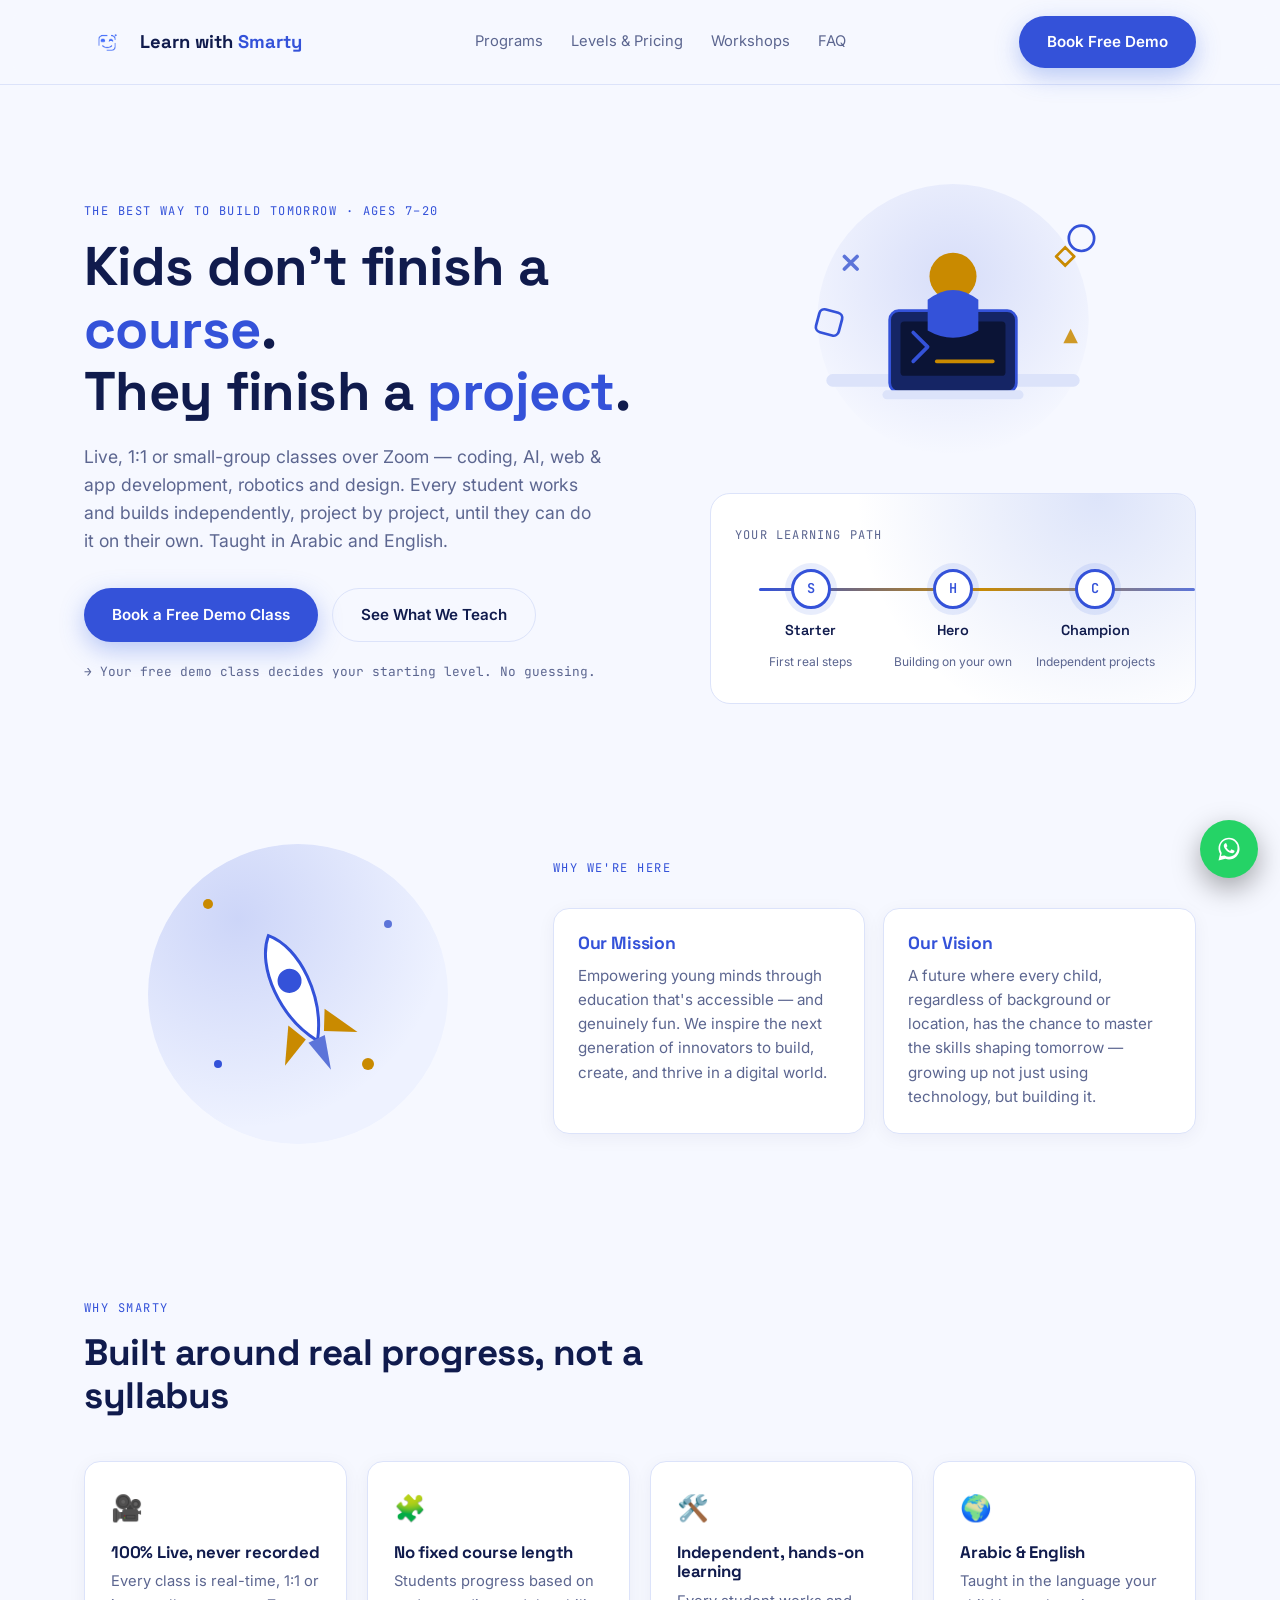
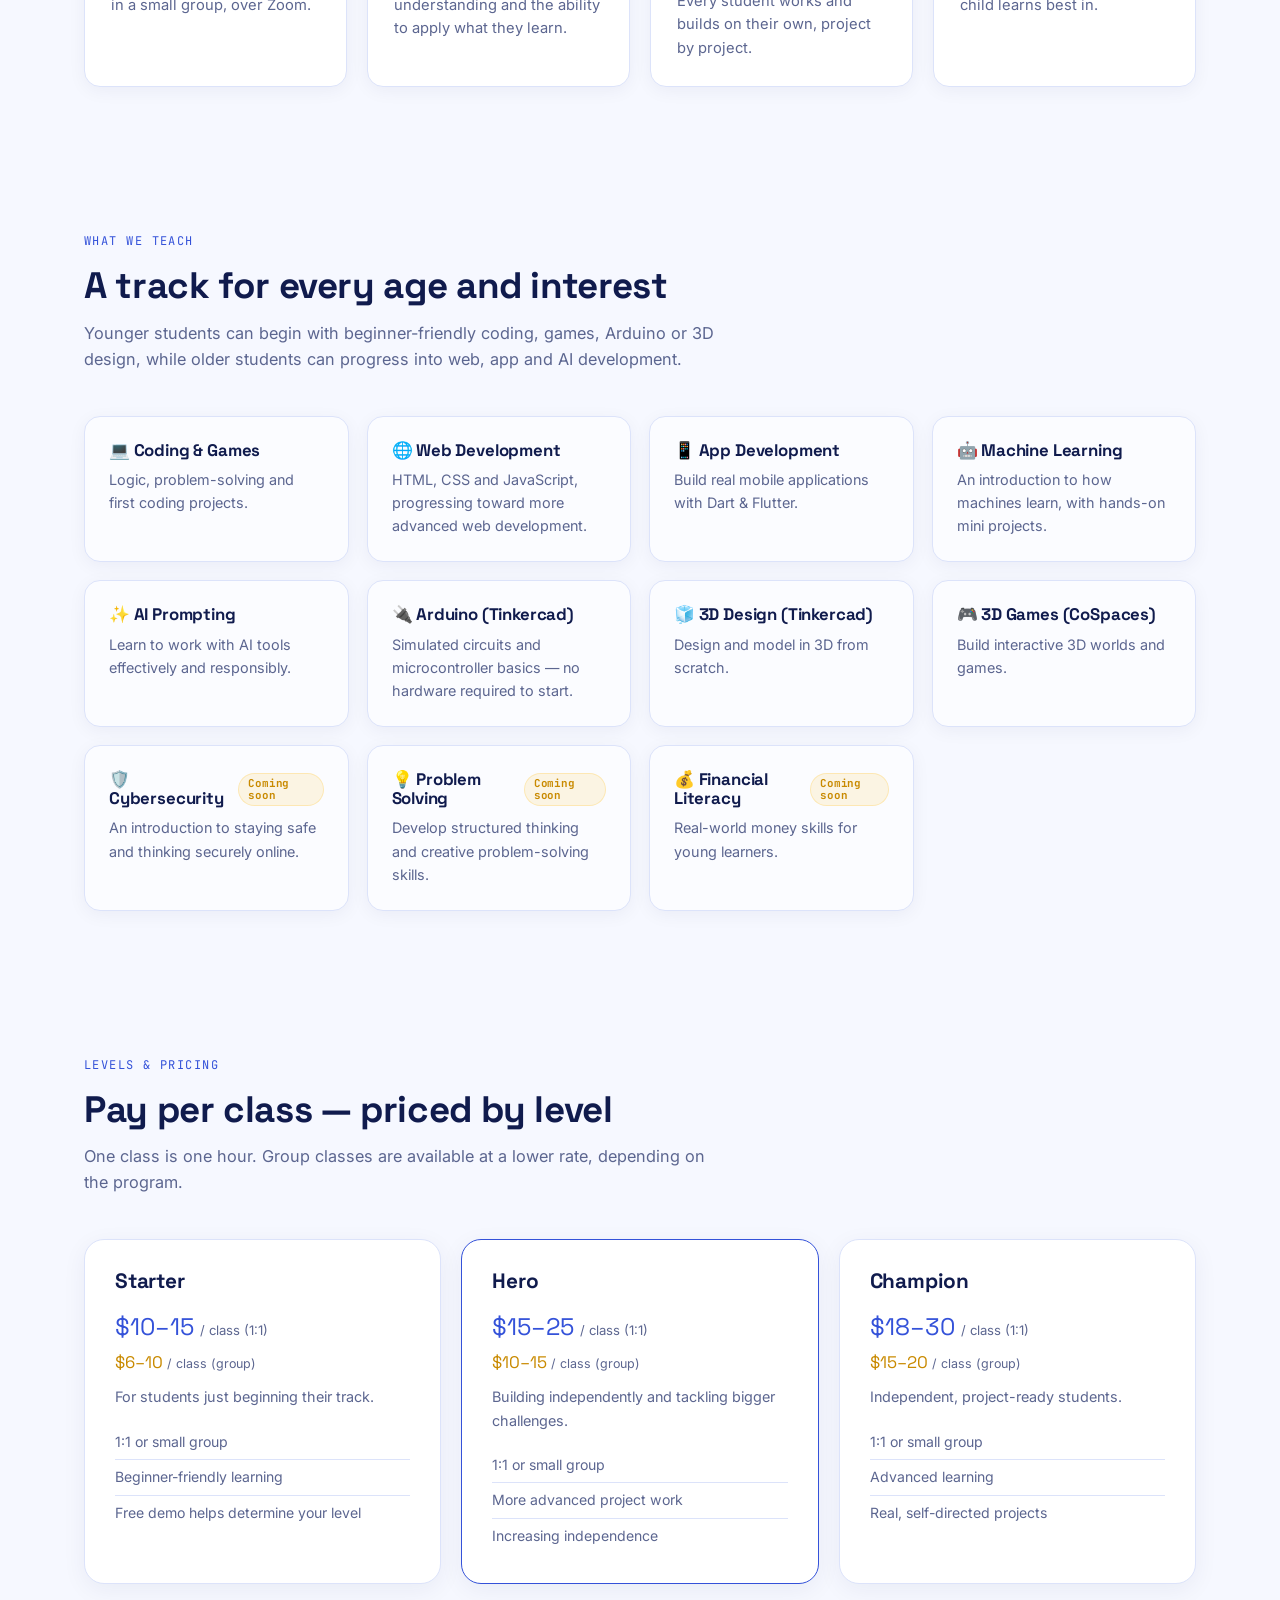
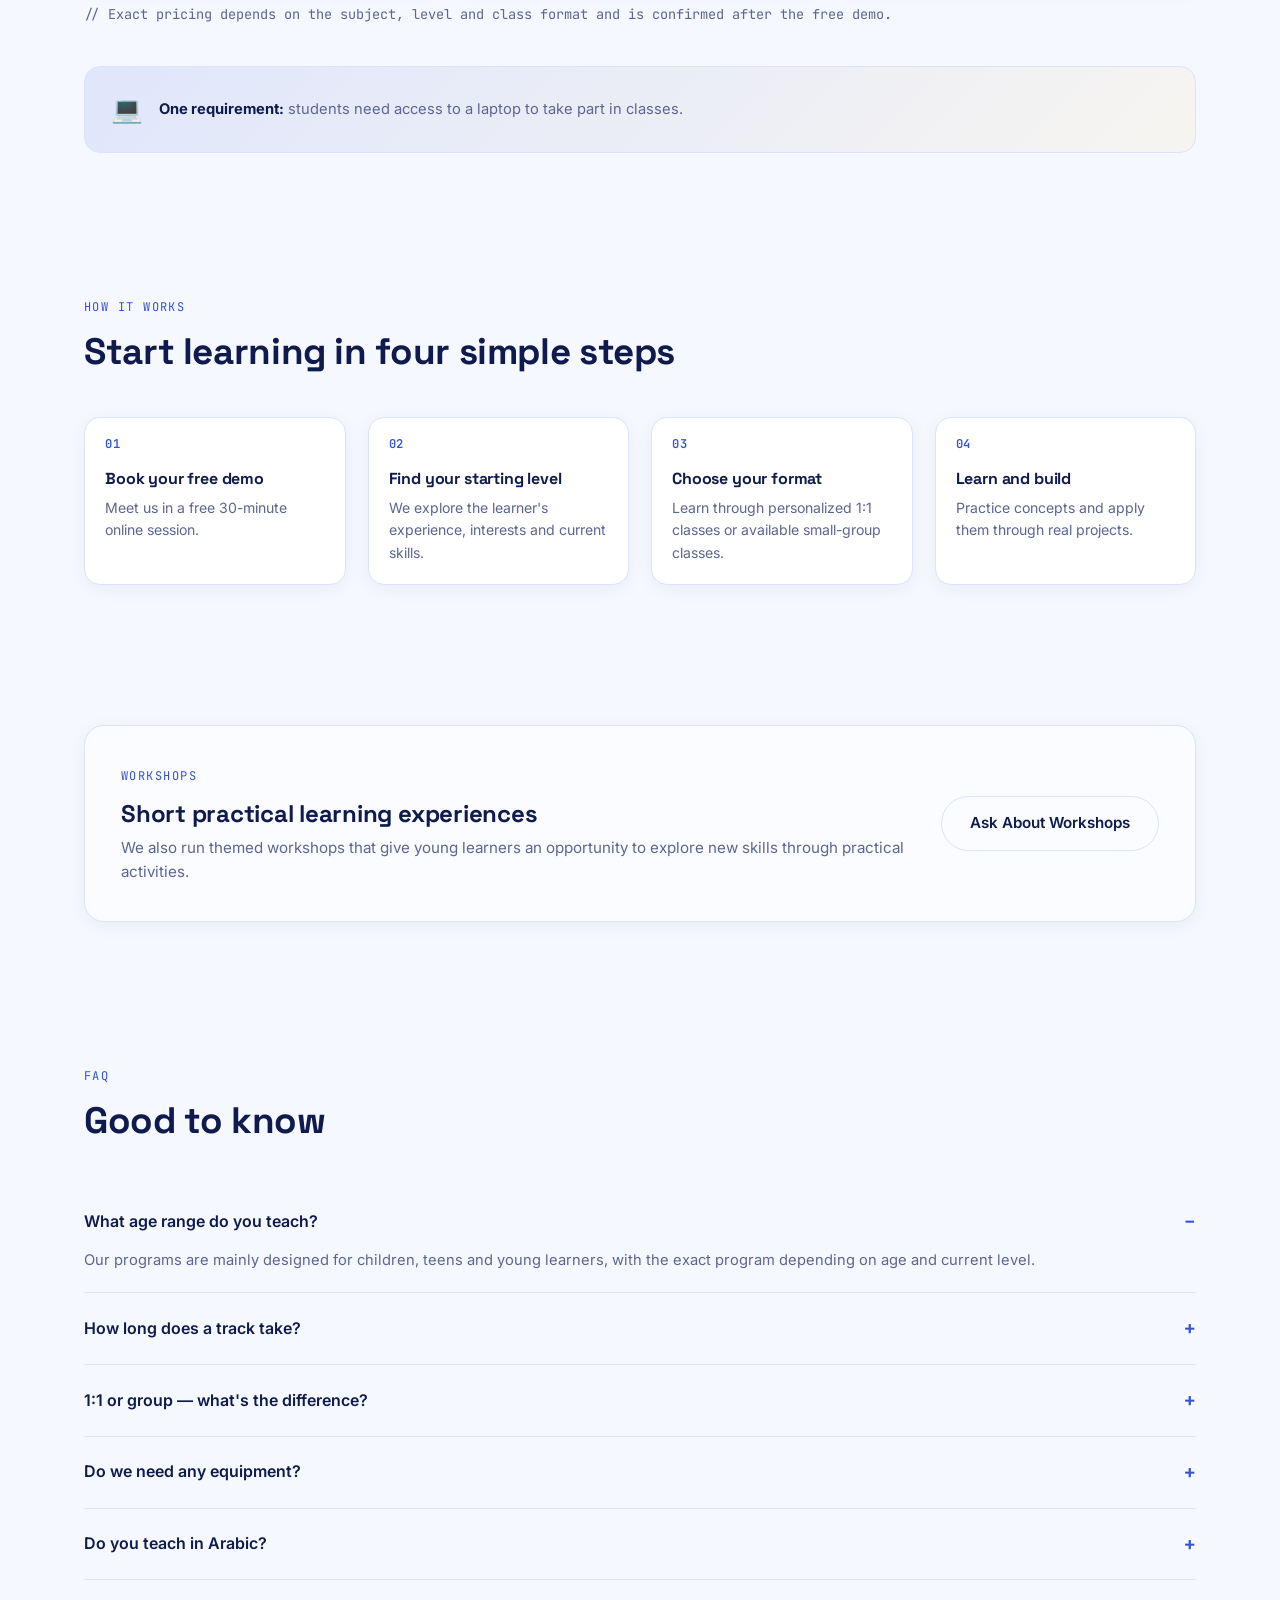
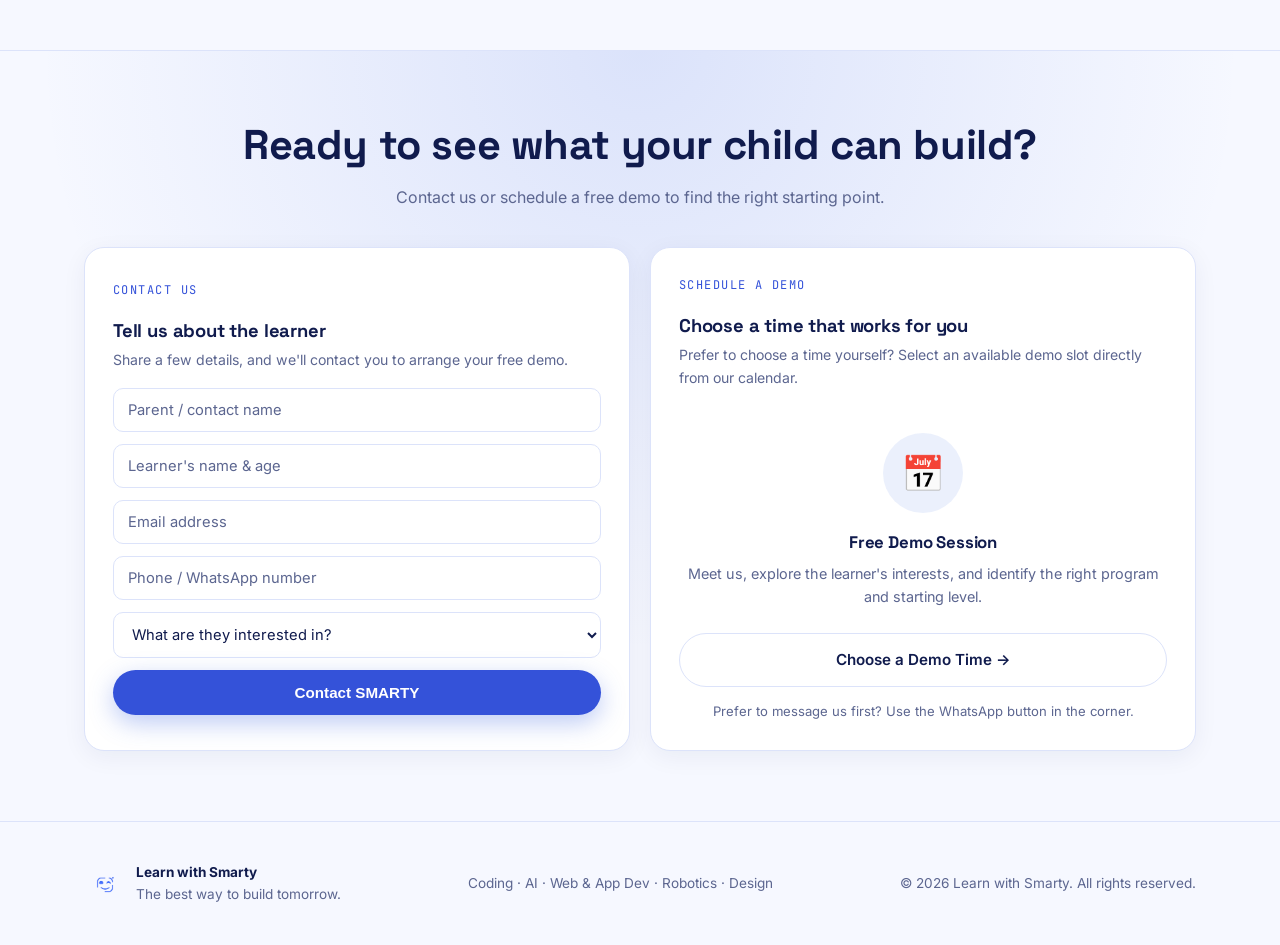
==== Learn with smarty/index.html @ 35d2e199 "Add files via upload" ====
<!DOCTYPE html>
<html lang="en">

<head>
    <meta charset="UTF-8">

    <meta name="viewport"
          content="width=device-width, initial-scale=1.0">

    <title>Learn with Smarty — The Best Way to Build Tomorrow | Live Tech Classes for Kids & Teens</title>

    <meta name="description"
          content="Learn with Smarty: live 1:1 and small-group Zoom classes for kids & teens: coding, web development, app development, machine learning, AI, Arduino, 3D design and games. Free demo class decides your level. Arabic & English.">

    <meta name="keywords"
          content="kids coding classes, online coding for kids, live 1:1 tech classes, learn Arduino kids, AI classes for kids, Flutter for kids, kids web development, Arabic coding classes for kids">

    <meta property="og:title"
          content="Smarty — Live Tech Classes for Kids & Teens">

    <meta property="og:description"
          content="1:1 and group live Zoom classes: coding, AI, web & app development, robotics and design. Free demo class.">

    <meta property="og:type"
          content="website">

    <meta name="robots"
          content="index, follow">


    <!-- GOOGLE FONTS -->

    <link rel="preconnect"
          href="https://fonts.googleapis.com">

    <link rel="preconnect"
          href="https://fonts.gstatic.com"
          crossorigin>

    <link href="https://fonts.googleapis.com/css2?family=Space+Grotesk:wght@500;600;700&family=Inter:wght@400;500;600;700&family=JetBrains+Mono:wght@500&display=swap"
          rel="stylesheet">


    <!-- CSS -->

    <link rel="stylesheet"
          href="style.css">


    <!-- STRUCTURED DATA -->

    <script type="application/ld+json">

        {
            "@context": "https://schema.org",
            "@type": "EducationalOrganization",
            "name": "Learn with Smarty",
            "slogan": "The best way to build tomorrow",
            "description": "Live 1:1 and group online classes for kids and teens: coding, AI, web and app development, robotics and design.",
            "areaServed": "Worldwide"
        }

    </script>

</head>


<body>


<!-- ====================================================
     NAVIGATION
==================================================== -->

<header>

    <nav>

        <a href="#home"
           class="logo">

            <img src="images/logo.png"
                 alt="Learn with Smarty Logo"
                 class="logo-image">

            <div>
                Learn with
                <span>Smarty</span>
            </div>

        </a>


        <div class="nav-links"
             id="navLinks">

            <a href="#programs">
                Programs
            </a>

            <a href="#levels">
                Levels & Pricing
            </a>

            <a href="#workshops">
                Workshops
            </a>

            <a href="#faq">
                FAQ
            </a>

        </div>


        <div class="nav-right">

            <a href="#book"
               class="btn btn-primary nav-cta">

                Book Free Demo

            </a>


            <button class="menu-btn"
                    id="menuBtn"
                    aria-label="Open menu">

                ☰

            </button>

        </div>

    </nav>

</header>



<main>


    <!-- ====================================================
         HERO
    ==================================================== -->

    <section class="hero"
             id="home">

        <div class="wrap hero-grid">


            <!-- HERO TEXT -->

            <div>

            <span class="eyebrow">

                The Best Way to Build Tomorrow · Ages 7–20

            </span>


                <h1>

                    Kids don't finish a

                    <em>course</em>.

                    <br>

                    They finish a

                    <em>project</em>.

                </h1>


                <p class="lead">

                    Live, 1:1 or small-group classes over Zoom —
                    coding, AI, web & app development, robotics and design.

                    Every student works and builds independently,
                    project by project, until they can do it on their own.

                    Taught in Arabic and English.

                </p>


                <div class="hero-actions">

                    <a href="#book"
                       class="btn btn-primary">

                        Book a Free Demo Class

                    </a>

                    <a href="#programs"
                       class="btn btn-ghost">

                        See What We Teach

                    </a>

                </div>


                <div class="hero-note">

                    → Your free demo class decides your starting level.
                    No guessing.

                </div>

            </div>



            <!-- HERO RIGHT -->

            <div class="hero-right">


                <!-- ORIGINAL CLAUDE HERO ILLUSTRATION -->

                <div class="hero-visual">

                    <svg class="hero-illustration"
                         viewBox="0 0 420 320"
                         xmlns="http://www.w3.org/2000/svg">

                        <circle cx="210"
                                cy="160"
                                r="150"
                                fill="url(#heroGlow)"/>


                        <defs>

                            <radialGradient id="heroGlow"
                                            cx="50%"
                                            cy="35%"
                                            r="65%">

                                <stop offset="0%"
                                      stop-color="#3452D9"
                                      stop-opacity="0.16"/>

                                <stop offset="100%"
                                      stop-color="#3452D9"
                                      stop-opacity="0"/>

                            </radialGradient>

                        </defs>


                        <!-- DESK -->

                        <rect x="70"
                              y="220"
                              width="280"
                              height="14"
                              rx="7"
                              fill="#DCE3FA"/>


                        <!-- LAPTOP -->

                        <rect x="140"
                              y="150"
                              width="140"
                              height="90"
                              rx="10"
                              fill="#152565"
                              stroke="#3452D9"
                              stroke-width="3"/>

                        <rect x="152"
                              y="162"
                              width="116"
                              height="60"
                              rx="4"
                              fill="#0B1436"/>


                        <polyline points="166,206 182,190 166,174"
                                  fill="none"
                                  stroke="#3452D9"
                                  stroke-width="4"
                                  stroke-linecap="round"
                                  stroke-linejoin="round"/>


                        <line x1="192"
                              y1="206"
                              x2="254"
                              y2="206"
                              stroke="#C98A00"
                              stroke-width="4"
                              stroke-linecap="round"/>


                        <rect x="132"
                              y="238"
                              width="156"
                              height="10"
                              rx="5"
                              fill="#DCE3FA"/>


                        <!-- STUDENT -->

                        <circle cx="210"
                                cy="112"
                                r="26"
                                fill="#C98A00"/>

                        <path d="M182 138 q28 -22 56 0 l0 34 q-28 16 -56 0 z"
                              fill="#3452D9"/>


                        <!-- FLOATING ICONS -->

                        <g stroke="#C98A00"
                           stroke-width="3"
                           fill="none"
                           stroke-linecap="round">

                            <path d="M330 90 l10 -10 10 10 M330 90 l10 10 10 -10"
                                  transform="translate(-6,0)"/>

                        </g>


                        <circle cx="352"
                                cy="70"
                                r="14"
                                fill="none"
                                stroke="#3452D9"
                                stroke-width="3"/>


                        <path d="M90 90 l14 14 M104 90 l-14 14"
                              stroke="#5C74D9"
                              stroke-width="4"
                              stroke-linecap="round"/>


                        <rect x="60"
                              y="150"
                              width="26"
                              height="26"
                              rx="6"
                              fill="none"
                              stroke="#3452D9"
                              stroke-width="3"
                              transform="rotate(15 73 163)"/>


                        <path d="M340 170 l8 16 h-16 z"
                              fill="#C98A00"
                              opacity="0.85"/>

                    </svg>

                </div>



                <!-- LEARNING PATH -->

                <div class="path-card">

                    <div class="path-title">

                        Your Learning Path

                    </div>


                    <div class="path-track">

                        <div class="path-line"></div>

                        <div class="path-line-fill"
                             id="pathFill">
                        </div>


                        <div class="path-nodes">


                            <div class="node active">

                                <div class="dot">
                                    S
                                </div>

                                <div class="node-label">
                                    Starter
                                </div>

                                <div class="node-sub">
                                    First real steps
                                </div>

                            </div>


                            <div class="node active">

                                <div class="dot">
                                    H
                                </div>

                                <div class="node-label">
                                    Hero
                                </div>

                                <div class="node-sub">
                                    Building on your own
                                </div>

                            </div>


                            <div class="node active">

                                <div class="dot">
                                    C
                                </div>

                                <div class="node-label">
                                    Champion
                                </div>

                                <div class="node-sub">
                                    Independent projects
                                </div>

                            </div>


                        </div>

                    </div>

                </div>


            </div>

        </div>

    </section>



    <!-- ====================================================
         MISSION
    ==================================================== -->

    <section id="mission">

        <div class="wrap mission-grid">


            <!-- ORIGINAL ROCKET -->

            <svg class="mission-illustration"
                 viewBox="0 0 320 320"
                 xmlns="http://www.w3.org/2000/svg">


                <circle cx="160"
                        cy="160"
                        r="150"
                        fill="#EEF2FF"/>


                <circle cx="160"
                        cy="160"
                        r="150"
                        fill="url(#missionGlow)"/>


                <defs>

                    <radialGradient id="missionGlow"
                                    cx="30%"
                                    cy="25%"
                                    r="70%">

                        <stop offset="0%"
                              stop-color="#3452D9"
                              stop-opacity="0.18"/>

                        <stop offset="100%"
                              stop-color="#3452D9"
                              stop-opacity="0"/>

                    </radialGradient>

                </defs>


                <g transform="translate(160 165) rotate(-25)">

                    <path d="M0 -70 C24 -46 24 10 0 46 C-24 10 -24 -46 0 -70Z"
                          fill="#FFFFFF"
                          stroke="#3452D9"
                          stroke-width="3"/>

                    <circle cx="0"
                            cy="-20"
                            r="12"
                            fill="#3452D9"/>

                    <path d="M-20 20 L-40 55 L-10 40Z"
                          fill="#C98A00"/>

                    <path d="M20 20 L40 55 L10 40Z"
                          fill="#C98A00"/>

                    <path d="M-9 44 L0 78 L9 44Z"
                          fill="#5C74D9"/>

                </g>


                <circle cx="70"
                        cy="70"
                        r="5"
                        fill="#C98A00"/>

                <circle cx="250"
                        cy="90"
                        r="4"
                        fill="#5C74D9"/>

                <circle cx="230"
                        cy="230"
                        r="6"
                        fill="#C98A00"/>

                <circle cx="80"
                        cy="230"
                        r="4"
                        fill="#3452D9"/>

            </svg>



            <div>

            <span class="eyebrow">
                Why We're Here
            </span>


                <div class="mv-grid">


                    <div class="mv-card">

                        <h3>
                            Our Mission
                        </h3>

                        <p>

                            Empowering young minds through education
                            that's accessible — and genuinely fun.

                            We inspire the next generation of innovators
                            to build, create, and thrive in a digital world.

                        </p>

                    </div>


                    <div class="mv-card">

                        <h3>
                            Our Vision
                        </h3>

                        <p>

                            A future where every child, regardless of
                            background or location, has the chance to master
                            the skills shaping tomorrow — growing up not just
                            using technology, but building it.

                        </p>

                    </div>


                </div>

            </div>


        </div>

    </section>



    <!-- ====================================================
         WHY SMARTY
    ==================================================== -->

    <section id="why">

        <div class="wrap">


            <div class="section-head">

            <span class="eyebrow">
                Why Smarty
            </span>

                <h2>
                    Built around real progress, not a syllabus
                </h2>

            </div>



            <div class="grid-4">


                <div class="why-card">

                    <div class="ico">
                        🎥
                    </div>

                    <h3>
                        100% Live, never recorded
                    </h3>

                    <p>

                        Every class is real-time,
                        1:1 or in a small group, over Zoom.

                    </p>

                </div>


                <div class="why-card">

                    <div class="ico">
                        🧩
                    </div>

                    <h3>
                        No fixed course length
                    </h3>

                    <p>

                        Students progress based on understanding
                        and the ability to apply what they learn.

                    </p>

                </div>


                <div class="why-card">

                    <div class="ico">
                        🛠️
                    </div>

                    <h3>
                        Independent, hands-on learning
                    </h3>

                    <p>

                        Every student works and builds on their own,
                        project by project.

                    </p>

                </div>


                <div class="why-card">

                    <div class="ico">
                        🌍
                    </div>

                    <h3>
                        Arabic & English
                    </h3>

                    <p>

                        Taught in the language your child learns best in.

                    </p>

                </div>


            </div>

        </div>

    </section>



    <!-- ====================================================
         PROGRAMS
    ==================================================== -->

    <section id="programs">

        <div class="wrap">


            <div class="section-head">

            <span class="eyebrow">
                What We Teach
            </span>

                <h2>
                    A track for every age and interest
                </h2>

                <p>

                    Younger students can begin with beginner-friendly
                    coding, games, Arduino or 3D design, while older
                    students can progress into web, app and AI development.

                </p>

            </div>



            <div class="prog-grid">


                <div class="prog-card">

                    <h3>
                        💻 Coding & Games
                    </h3>

                    <p>

                        Logic, problem-solving and first coding projects.

                    </p>

                </div>


                <div class="prog-card">

                    <h3>
                        🌐 Web Development
                    </h3>

                    <p>

                        HTML, CSS and JavaScript,
                        progressing toward more advanced web development.

                    </p>

                </div>


                <div class="prog-card">

                    <h3>
                        📱 App Development
                    </h3>

                    <p>

                        Build real mobile applications with Dart & Flutter.

                    </p>

                </div>


                <div class="prog-card">

                    <h3>
                        🤖 Machine Learning
                    </h3>

                    <p>

                        An introduction to how machines learn,
                        with hands-on mini projects.

                    </p>

                </div>


                <div class="prog-card">

                    <h3>
                        ✨ AI Prompting
                    </h3>

                    <p>

                        Learn to work with AI tools effectively
                        and responsibly.

                    </p>

                </div>


                <div class="prog-card">

                    <h3>
                        🔌 Arduino (Tinkercad)
                    </h3>

                    <p>

                        Simulated circuits and microcontroller basics —
                        no hardware required to start.

                    </p>

                </div>


                <div class="prog-card">

                    <h3>
                        🧊 3D Design (Tinkercad)
                    </h3>

                    <p>

                        Design and model in 3D from scratch.

                    </p>

                </div>


                <div class="prog-card">

                    <h3>
                        🎮 3D Games (CoSpaces)
                    </h3>

                    <p>

                        Build interactive 3D worlds and games.

                    </p>

                </div>


                <div class="prog-card">

                    <h3>

                        🛡️ Cybersecurity

                        <span class="tag-soon">
                        Coming soon
                    </span>

                    </h3>

                    <p>

                        An introduction to staying safe and thinking
                        securely online.

                    </p>

                </div>


                <div class="prog-card">

                    <h3>

                        💡 Problem Solving

                        <span class="tag-soon">
                        Coming soon
                    </span>

                    </h3>

                    <p>

                        Develop structured thinking and creative
                        problem-solving skills.

                    </p>

                </div>


                <div class="prog-card">

                    <h3>

                        💰 Financial Literacy

                        <span class="tag-soon">
                        Coming soon
                    </span>

                    </h3>

                    <p>

                        Real-world money skills for young learners.

                    </p>

                </div>


            </div>

        </div>

    </section>



    <!-- ====================================================
         LEVELS & PRICING
    ==================================================== -->

    <section id="levels">

        <div class="wrap">


            <div class="section-head">

            <span class="eyebrow">
                Levels & Pricing
            </span>

                <h2>
                    Pay per class — priced by level
                </h2>

                <p>

                    One class is one hour.
                    Group classes are available at a lower rate,
                    depending on the program.

                </p>

            </div>



            <div class="level-grid">


                <!-- STARTER -->

                <div class="level-card">

                    <h3>
                        Starter
                    </h3>


                    <div class="price">

                        $10–15

                        <span>
                        / class (1:1)
                    </span>

                    </div>


                    <div class="price-group">

                        $6–10

                        <span>
                        / class (group)
                    </span>

                    </div>


                    <p class="level-description">

                        For students just beginning their track.

                    </p>


                    <ul>

                        <li>
                            1:1 or small group
                        </li>

                        <li>
                            Beginner-friendly learning
                        </li>

                        <li>
                            Free demo helps determine your level
                        </li>

                    </ul>

                </div>



                <!-- HERO -->

                <div class="level-card featured-level">

                    <h3>
                        Hero
                    </h3>


                    <div class="price">

                        $15–25

                        <span>
                        / class (1:1)
                    </span>

                    </div>


                    <div class="price-group">

                        $10–15

                        <span>
                        / class (group)
                    </span>

                    </div>


                    <p class="level-description">

                        Building independently and tackling
                        bigger challenges.

                    </p>


                    <ul>

                        <li>
                            1:1 or small group
                        </li>

                        <li>
                            More advanced project work
                        </li>

                        <li>
                            Increasing independence
                        </li>

                    </ul>

                </div>



                <!-- CHAMPION -->

                <div class="level-card">

                    <h3>
                        Champion
                    </h3>


                    <div class="price">

                        $18–30

                        <span>
                        / class (1:1)
                    </span>

                    </div>


                    <div class="price-group">

                        $15–20

                        <span>
                        / class (group)
                    </span>

                    </div>


                    <p class="level-description">

                        Independent, project-ready students.

                    </p>


                    <ul>

                        <li>
                            1:1 or small group
                        </li>

                        <li>
                            Advanced learning
                        </li>

                        <li>
                            Real, self-directed projects
                        </li>

                    </ul>

                </div>


            </div>


            <div class="price-note">

                // Exact pricing depends on the subject,
                level and class format and is confirmed after the free demo.

            </div>


            <div class="callout">

                <div class="ico">
                    💻
                </div>

                <p>

                    <strong>One requirement:</strong>

                    students need access to a laptop
                    to take part in classes.

                </p>

            </div>


        </div>

    </section>



    <!-- ====================================================
         HOW IT WORKS
    ==================================================== -->

    <section id="how">

        <div class="wrap">

            <div class="section-head">

            <span class="eyebrow">
                HOW IT WORKS
            </span>

                <h2>
                    Start learning in four simple steps
                </h2>

            </div>


            <div class="steps">


                <div class="step">

                    <h3>
                        Book your free demo
                    </h3>

                    <p>

                        Meet us in a free 30-minute online session.

                    </p>

                </div>


                <div class="step">

                    <h3>
                        Find your starting level
                    </h3>

                    <p>

                        We explore the learner's experience,
                        interests and current skills.

                    </p>

                </div>


                <div class="step">

                    <h3>
                        Choose your format
                    </h3>

                    <p>

                        Learn through personalized 1:1 classes
                        or available small-group classes.

                    </p>

                </div>


                <div class="step">

                    <h3>
                        Learn and build
                    </h3>

                    <p>

                        Practice concepts and apply them through
                        real projects.

                    </p>

                </div>


            </div>

        </div>

    </section>




    <!-- ====================================================
         WORKSHOPS
    ==================================================== -->

    <section id="workshops">

        <div class="wrap">


            <div class="workshop-banner">


                <div>

                <span class="eyebrow">
                    Workshops
                </span>

                    <h2>
                        Short practical learning experiences
                    </h2>

                    <p>

                        We also run themed workshops that give young
                        learners an opportunity to explore new skills
                        through practical activities.

                    </p>

                </div>


                <a href="#book"
                   class="btn btn-ghost">

                    Ask About Workshops

                </a>


            </div>

        </div>

    </section>



    <!-- ====================================================
         FAQ
    ==================================================== -->

    <section id="faq">

        <div class="wrap">


            <div class="section-head">

            <span class="eyebrow">
                FAQ
            </span>

                <h2>
                    Good to know
                </h2>

            </div>



            <details class="faq-item"
                     open>

                <summary>
                    What age range do you teach?
                </summary>

                <p>

                    Our programs are mainly designed for children,
                    teens and young learners, with the exact program
                    depending on age and current level.

                </p>

            </details>


            <details class="faq-item">

                <summary>
                    How long does a track take?
                </summary>

                <p>

                    There is no single fixed duration for every student.
                    Progress depends on the learner's level, subject,
                    pace and ability to apply what they learn independently.

                </p>

            </details>


            <details class="faq-item">

                <summary>
                    1:1 or group — what's the difference?
                </summary>

                <p>

                    1:1 is fully personalized to the student's pace.
                    Group classes cover the same subject in a small-group
                    environment at a lower fee when available.

                </p>

            </details>


            <details class="faq-item">

                <summary>
                    Do we need any equipment?
                </summary>

                <p>

                    Students need a laptop and an internet connection.
                    Many programs use online tools and simulators.

                </p>

            </details>


            <details class="faq-item">

                <summary>
                    Do you teach in Arabic?
                </summary>

                <p>

                    Yes — classes are available in both
                    Arabic and English.

                </p>

            </details>


        </div>

    </section>



    <!-- ====================================================
         CONTACT & BOOK DEMO
    ==================================================== -->

    <section class="final-cta"
             id="book">

        <div class="wrap">


            <h2>

                Ready to see what your child can build?

            </h2>


            <p>

                Contact us or schedule a free demo
                to find the right starting point.

            </p>



            <div class="book-grid">


                <!-- CONTACT -->

                <div class="book-card">


                    <div class="eyebrow">

                        Contact Us

                    </div>


                    <h3>

                        Tell us about the learner

                    </h3>


                    <p class="book-sub">

                        Share a few details, and we'll contact you
                        to arrange your free demo.

                    </p>



                    <form class="book-form"
                          id="contactForm">


                        <input type="text"
                               id="parentName"
                               placeholder="Parent / contact name"
                               required>


                        <input type="text"
                               id="childName"
                               placeholder="Learner's name & age"
                               required>


                        <input type="email"
                               id="email"
                               placeholder="Email address"
                               required>


                        <input type="tel"
                               id="phone"
                               placeholder="Phone / WhatsApp number"
                               required>


                        <select id="subjectInterest"
                                required>


                            <option value=""
                                    disabled
                                    selected>

                                What are they interested in?

                            </option>


                            <option>
                                Coding & Games
                            </option>

                            <option>
                                Web Development
                            </option>

                            <option>
                                App Development
                            </option>

                            <option>
                                Machine Learning
                            </option>

                            <option>
                                AI Prompting
                            </option>

                            <option>
                                Arduino
                            </option>

                            <option>
                                3D Design
                            </option>

                            <option>
                                3D Games
                            </option>

                            <option>
                                Not sure yet
                            </option>


                        </select>


                        <button type="submit"
                                class="btn btn-primary form-button">

                            Contact SMARTY

                        </button>


                    </form>

                </div>



                <!-- CALENDAR -->

                <div class="book-card schedule-card">


                    <div class="eyebrow">

                        Schedule a Demo

                    </div>


                    <h3>

                        Choose a time that works for you

                    </h3>


                    <p class="book-sub">

                        Prefer to choose a time yourself?
                        Select an available demo slot directly
                        from our calendar.

                    </p>


                    <div class="calendar-visual">

                        📅

                    </div>


                    <h4>

                        Free Demo Session

                    </h4>


                    <p class="schedule-description">

                        Meet us, explore the learner's interests,
                        and identify the right program and starting level.

                    </p>


                    <a href="#"
                       id="calendarButton"
                       class="btn btn-ghost form-button">

                        Choose a Demo Time →

                    </a>


                    <p class="calendar-note">

                        Prefer to message us first?
                        Use the WhatsApp button in the corner.

                    </p>


                </div>


            </div>

        </div>

    </section>


</main>



<!-- ====================================================
     WHATSAPP FLOATING BUTTON
==================================================== -->

<a href="#"
   target="_blank"
   rel="noopener"
   class="wa-float"
   id="whatsappButton"
   aria-label="Chat with Learn with Smarty on WhatsApp">


    <svg viewBox="0 0 32 32"
         width="28"
         height="28"
         fill="#fff">


        <path d="M16.02 3C9.4 3 4 8.4 4 15.02c0 2.24.62 4.4 1.8 6.3L4 29l7.86-1.76a12 12 0 0 0 4.16.74h.01c6.62 0 12.02-5.4 12.02-12.02C28.05 8.4 22.65 3 16.02 3zm0 21.9h-.01a9.9 9.9 0 0 1-5.05-1.39l-.36-.21-3.75.84.8-3.66-.24-.38a9.86 9.86 0 0 1-1.51-5.28c0-5.46 4.45-9.9 9.93-9.9 2.65 0 5.14 1.03 7.01 2.9a9.85 9.85 0 0 1 2.9 7.01c0 5.47-4.45 9.92-9.92 9.92l.2.15zm5.44-7.43c-.3-.15-1.76-.87-2.03-.97-.27-.1-.47-.15-.67.15-.2.3-.77.97-.94 1.17-.17.2-.35.22-.65.07-.3-.15-1.24-.46-2.36-1.46-.87-.78-1.46-1.74-1.63-2.04-.17-.3-.02-.46.13-.6.13-.13.3-.35.45-.52.15-.17.2-.3.3-.5.1-.2.05-.37-.02-.52-.07-.15-.67-1.6-.91-2.2-.24-.58-.48-.5-.67-.5-.17 0-.37-.02-.57-.02s-.52.07-.8.37c-.27.3-1.05 1.03-1.05 2.5s1.08 2.9 1.23 3.1c.15.2 2.13 3.25 5.17 4.56.72.31 1.29.5 1.73.63.73.23 1.39.2 1.91.12.58-.09 1.76-.72 2.01-1.41.25-.7.25-1.29.17-1.41-.07-.12-.27-.2-.57-.35z"/>

    </svg>

</a>



<!-- ====================================================
     FOOTER
==================================================== -->

<footer>

    <div class="wrap foot-grid">


        <div class="footer-logo">

            <img src="images/logo.png"
                 alt="Learn with Smarty Logo">

            <div>

                <strong>
                    Learn with Smarty
                </strong>

                <div>
                    The best way to build tomorrow.
                </div>

            </div>

        </div>


        <div>

            Coding · AI · Web & App Dev · Robotics · Design

        </div>


        <div>

            © 2026 Learn with Smarty.
            All rights reserved.

        </div>


    </div>

</footer>



<!-- JAVASCRIPT -->

<script src="script.js"></script>


</body>

</html>
---- Learn with smarty/style.css ----
:root {

    --bg: #F6F8FF;
    --bg-2: #FFFFFF;
    --card: #FFFFFF;
    --line: #DCE3FA;

    --text: #101B4D;
    --text-dim: #5C6690;

    --teal: #3452D9;
    --amber: #C98A00;
    --coral: #5C74D9;

    --radius: 16px;

    --display: 'Space Grotesk', sans-serif;
    --body: 'Inter', sans-serif;
    --mono: 'JetBrains Mono', monospace;
}


/* =================================
   GENERAL
================================= */

* {

    box-sizing: border-box;

    margin: 0;

    padding: 0;
}


html {

    scroll-behavior: smooth;
}


body {

    background: var(--bg);

    color: var(--text);

    font-family: var(--body);

    line-height: 1.6;

    overflow-x: hidden;
}


a {

    color: inherit;

    text-decoration: none;
}


img {

    max-width: 100%;

    display: block;
}


.wrap {

    max-width: 1160px;

    margin: 0 auto;

    padding: 0 24px;
}


h1,
h2,
h3,
h4 {

    font-family: var(--display);

    line-height: 1.15;

    letter-spacing: -0.01em;
}


section {

    padding: 70px 0;
}


.eyebrow {

    font-family: var(--mono);

    font-size: .75rem;

    letter-spacing: .12em;

    text-transform: uppercase;

    color: var(--teal);

    display: inline-block;

    margin-bottom: 14px;
}


/* =================================
   BUTTONS
================================= */

.btn {

    display: inline-flex;

    align-items: center;

    justify-content: center;

    gap: 8px;

    padding: 14px 28px;

    border-radius: 999px;

    font-weight: 600;

    font-size: .95rem;

    cursor: pointer;

    border: none;

    transition:
        transform .15s ease,
        box-shadow .15s ease;
}


.btn-primary {

    background: var(--teal);

    color: #FFFFFF;

    box-shadow:
        0 8px 24px rgba(65,105,225,.35);
}


.btn-primary:hover {

    transform: translateY(-2px);

    box-shadow:
        0 12px 30px rgba(65,105,225,.45);
}


.btn-ghost {

    background: transparent;

    color: var(--text);

    border: 1px solid var(--line);
}


.btn-ghost:hover {

    border-color: var(--teal);

    color: var(--teal);
}


/* =================================
   NAVIGATION
================================= */

header {

    position: sticky;

    top: 0;

    z-index: 50;

    background:
        rgba(246,248,255,.85);

    backdrop-filter:
        blur(10px);

    border-bottom:
        1px solid var(--line);
}


nav {

    display: flex;

    align-items: center;

    justify-content: space-between;

    padding: 16px 24px;

    max-width: 1160px;

    margin: 0 auto;
}


.logo {

    font-family: var(--display);

    font-weight: 700;

    font-size: 1.15rem;

    display: flex;

    align-items: center;

    gap: 10px;
}


.logo span {

    color: var(--teal);
}


/* YOUR REAL LOGO */

.logo-image {

    width: 46px;

    height: 46px;

    object-fit: contain;

    border-radius: 8px;

    flex-shrink: 0;
}


.nav-links {

    display: flex;

    gap: 28px;

    font-size: .92rem;

    color: var(--text-dim);
}


.nav-links a:hover {

    color: var(--text);
}


.nav-right {

    display: flex;

    align-items: center;

    gap: 16px;
}


.nav-cta {

    display: none;
}


@media(min-width: 860px) {

    .nav-cta {

        display: inline-flex;

    }

}


.menu-btn {

    display: block;

    background: none;

    border: none;

    color: var(--text);

    font-size: 1.4rem;

    cursor: pointer;
}


@media(min-width: 860px) {

    .menu-btn {

        display: none;

    }

}


@media(max-width: 859px) {

    .nav-links {

        display: none;

    }

}


/* =================================
   HERO
================================= */

.hero {

    padding: 90px 0 60px;

    position: relative;
}


.hero-grid {

    display: grid;

    gap: 32px;

    align-items: center;
}


@media(min-width: 900px) {

    .hero-grid {

        grid-template-columns:
            1.1fr .9fr;

    }

}


.hero-visual {

    display: flex;

    justify-content: center;
}


.hero-right {

    display: flex;

    flex-direction: column;

    gap: 28px;

    align-items: stretch;
}


.hero-illustration {

    width: 100%;

    max-width: 380px;

    height: auto;
}


@media(max-width: 899px) {

    .hero-illustration {

        max-width: 280px;

    }

}


.hero h1 {

    font-size:
        clamp(2.2rem, 5vw, 3.4rem);

    margin-bottom: 20px;
}


.hero h1 em {

    font-style: normal;

    color: var(--teal);
}


.hero p.lead {

    font-size: 1.1rem;

    color: var(--text-dim);

    max-width: 520px;

    margin-bottom: 32px;
}


.hero-actions {

    display: flex;

    flex-wrap: wrap;

    gap: 14px;

    margin-bottom: 20px;
}


.hero-note {

    font-family: var(--mono);

    font-size: .8rem;

    color: var(--text-dim);
}


/* =================================
   LEARNING PATH
================================= */

.path-card {

    background: var(--card);

    border:
        1px solid var(--line);

    border-radius: 20px;

    padding: 32px 24px;

    position: relative;

    overflow: hidden;
}


.path-card::before {

    content: "";

    position: absolute;

    inset: 0;

    background:
        radial-gradient(
            circle at 80% 0%,
            rgba(65,105,225,.18),
            transparent 55%
        );

    pointer-events: none;
}


.path-title {

    font-family: var(--mono);

    font-size: .75rem;

    letter-spacing: .1em;

    text-transform: uppercase;

    color: var(--text-dim);

    margin-bottom: 24px;
}


.path-track {

    position: relative;

    padding: 0 6px;
}


.path-line {

    position: absolute;

    top: 19px;

    left: 24px;

    right: 24px;

    height: 3px;

    background: var(--line);

    border-radius: 3px;
}


.path-line-fill {

    position: absolute;

    top: 19px;

    left: 24px;

    height: 3px;

    width: 0%;

    background:
        linear-gradient(
            90deg,
            var(--teal),
            var(--amber),
            var(--coral)
        );

    border-radius: 3px;

    transition:
        width 1.2s ease;
}


.path-nodes {

    display: flex;

    justify-content: space-between;

    position: relative;
}


.node {

    display: flex;

    flex-direction: column;

    align-items: center;

    gap: 10px;

    width: 33%;
}


.dot {

    width: 40px;

    height: 40px;

    border-radius: 50%;

    background: var(--bg-2);

    border:
        3px solid var(--line);

    display: flex;

    align-items: center;

    justify-content: center;

    font-family: var(--mono);

    font-size: .85rem;

    font-weight: 600;

    z-index: 2;
}


.node.active .dot {

    border-color: var(--teal);

    color: var(--teal);

    box-shadow:
        0 0 0 6px
        rgba(65,105,225,.12);
}


.node-label {

    font-family: var(--display);

    font-weight: 600;

    font-size: .9rem;
}


.node-sub {

    font-size: .75rem;

    color: var(--text-dim);

    text-align: center;
}


/* =================================
   SECTION HEAD
================================= */

.section-head {

    max-width: 640px;

    margin-bottom: 44px;
}


.section-head h2 {

    font-size:
        clamp(1.6rem,3.4vw,2.3rem);
}


.section-head p {

    color: var(--text-dim);

    margin-top: 12px;

    font-size: 1.02rem;
}


/* =================================
   MISSION
================================= */

.mission-grid {

    display: grid;

    gap: 40px;

    align-items: center;
}


@media(min-width: 860px) {

    .mission-grid {

        grid-template-columns:
            .8fr 1.2fr;

    }

}


.mission-illustration {

    width: 100%;

    max-width: 320px;

    height: auto;

    margin: 0 auto;

    display: block;

    border-radius: 24px;
}


.mv-grid {

    display: grid;

    gap: 18px;

    margin-top: 16px;

    grid-template-columns:
        repeat(
            auto-fit,
            minmax(220px,1fr)
        );
}


.mv-card {

    background: var(--card);

    border:
        1px solid var(--line);

    border-radius: var(--radius);

    padding: 24px;

    box-shadow:
        0 4px 18px
        rgba(16,27,77,.05);
}


.mv-card h3 {

    font-family: var(--display);

    font-size: 1.1rem;

    margin-bottom: 10px;

    color: var(--teal);
}


.mv-card p {

    color: var(--text-dim);

    font-size: .95rem;
}


/* =================================
   WHY SMARTY
================================= */

.grid-4 {

    display: grid;

    gap: 20px;

    grid-template-columns:
        repeat(
            auto-fit,
            minmax(230px,1fr)
        );
}


.why-card {

    background: var(--card);

    border:
        1px solid var(--line);

    border-radius: var(--radius);

    padding: 26px;

    box-shadow:
        0 4px 18px
        rgba(16,27,77,.05);
}


.why-card .ico {

    font-size: 1.6rem;

    margin-bottom: 14px;
}


.why-card h3 {

    font-size: 1.05rem;

    margin-bottom: 8px;
}


.why-card p {

    color: var(--text-dim);

    font-size: .92rem;
}


/* =================================
   PROGRAMS
================================= */

.prog-grid {

    display: grid;

    gap: 18px;

    grid-template-columns:
        repeat(
            auto-fit,
            minmax(260px,1fr)
        );
}


.prog-card {

    background: #FBFCFF;

    border:
        1px solid var(--line);

    border-radius: var(--radius);

    padding: 24px;

    position: relative;

    box-shadow:
        0 4px 18px
        rgba(16,27,77,.05);
}


.prog-card h3 {

    font-size: 1.05rem;

    margin-bottom: 8px;

    display: flex;

    align-items: center;

    gap: 8px;
}


.prog-card p {

    color: var(--text-dim);

    font-size: .9rem;
}


.tag-soon {

    font-family: var(--mono);

    font-size: .68rem;

    background:
        rgba(255,201,71,.15);

    color: var(--amber);

    padding: 3px 9px;

    border-radius: 999px;

    border:
        1px solid
        rgba(255,201,71,.3);
}


/* =================================
   LEVELS / PRICING
================================= */

.level-grid {

    display: grid;

    gap: 20px;

    grid-template-columns:
        repeat(
            auto-fit,
            minmax(260px,1fr)
        );
}


.level-card {

    background: var(--card);

    border:
        1px solid var(--line);

    border-radius: 20px;

    padding: 30px;

    box-shadow:
        0 6px 24px
        rgba(16,27,77,.06);
}


.featured-level {

    border-color: var(--teal);
}


.level-card h3 {

    font-size: 1.3rem;

    margin-bottom: 6px;
}


.level-card .price {

    font-family: var(--display);

    font-size: 1.5rem;

    color: var(--teal);

    margin: 14px 0 2px;
}


.level-card .price span {

    font-size: .82rem;

    color: var(--text-dim);

    font-family: var(--body);
}


.level-card .price-group {

    font-family: var(--display);

    font-size: 1.05rem;

    color: var(--amber);

    margin-bottom: 10px;
}


.level-card .price-group span {

    font-size: .78rem;

    color: var(--text-dim);

    font-family: var(--body);
}


.level-description {

    color: var(--text-dim);

    font-size: .9rem;
}


.level-card ul {

    list-style: none;

    margin-top: 16px;
}


.level-card li {

    font-size: .88rem;

    color: var(--text-dim);

    padding: 6px 0;

    border-top:
        1px solid var(--line);
}


.level-card li:first-child {

    border-top: none;
}


.price-note {

    font-size: .85rem;

    color: var(--text-dim);

    margin-top: 20px;

    font-family: var(--mono);
}


/* =================================
   HOW IT WORKS
================================= */

/* ==========================================
   STEPS
========================================== */

/* =================================
   HOW IT WORKS - STEPS
================================= */

.steps {

    display: grid;

    grid-template-columns:
        repeat(4, 1fr);

    gap: 22px;

    counter-reset: smarty-step;
}


.step {

    position: relative;

    padding:
        52px 20px
        20px 20px;

    background: var(--card);

    border:
        1px solid var(--line);

    border-radius: var(--radius);

    box-shadow:
        0 4px 18px
        rgba(16,27,77,.05);

    transition:
        transform .2s ease,
        box-shadow .2s ease,
        border-color .2s ease;
}


.step:hover {

    transform: translateY(-4px);

    border-color:
        rgba(52,82,217,.35);

    box-shadow:
        0 10px 28px
        rgba(16,27,77,.08);
}


.step::before {

    counter-increment: smarty-step;

    content:
        "0" counter(smarty-step);

    position: absolute;

    left: 20px;

    top: 17px;

    color: var(--teal);

    font-family: var(--mono);

    font-size: .76rem;

    font-weight: 600;

    letter-spacing: .05em;
}


.step h3 {

    margin-bottom: 8px;

    font-size: 1rem;

    color: var(--text);
}


.step p {

    color: var(--text-dim);

    font-size: .88rem;
}


/* TABLET */

@media(max-width: 900px) {

    .steps {

        grid-template-columns:
            repeat(2, 1fr);

    }

}


/* MOBILE */

@media(max-width: 560px) {

    .steps {

        grid-template-columns: 1fr;

    }

}

/* =================================
   LAPTOP CALLOUT
================================= */

.callout {

    background:
        linear-gradient(
            135deg,
            rgba(65,105,225,.12),
            rgba(255,201,71,.08)
        );

    border:
        1px solid var(--line);

    border-radius: var(--radius);

    padding: 22px 26px;

    display: flex;

    align-items: center;

    gap: 16px;

    margin-top: 40px;
}


.callout .ico {

    font-size: 1.6rem;
}


.callout p {

    font-size: .92rem;

    color: var(--text-dim);
}


.callout strong {

    color: var(--text);
}


/* =================================
   WORKSHOPS
================================= */

.workshop-banner {

    background: #FBFCFF;

    border:
        1px solid var(--line);

    border-radius: 20px;

    padding: 36px;

    display: grid;

    gap: 24px;

    box-shadow:
        0 4px 18px
        rgba(16,27,77,.05);
}


@media(min-width:760px) {

    .workshop-banner {

        grid-template-columns:
            1fr auto;

        align-items: center;

    }

}


.workshop-banner h2 {

    font-size: 1.5rem;

    margin-bottom: 8px;
}


.workshop-banner p {

    color: var(--text-dim);

    font-size: .95rem;
}


/* =================================
   FAQ
================================= */

.faq-item {

    border-bottom:
        1px solid var(--line);

    padding: 20px 0;
}


.faq-item summary {

    cursor: pointer;

    font-weight: 600;

    font-size: 1rem;

    list-style: none;

    display: flex;

    justify-content: space-between;

    align-items: center;
}


.faq-item summary::-webkit-details-marker {

    display: none;
}


.faq-item summary::after {

    content: "+";

    font-family: var(--mono);

    color: var(--teal);

    font-size: 1.2rem;
}


.faq-item[open] summary::after {

    content: "–";
}


.faq-item p {

    color: var(--text-dim);

    margin-top: 12px;

    font-size: .92rem;
}


/* =================================
   FINAL CTA / BOOKING
================================= */

.final-cta {

    text-align: center;

    background:
        radial-gradient(
            circle at 50% 0%,
            rgba(65,105,225,.15),
            transparent 60%
        );

    border-top:
        1px solid var(--line);

    border-bottom:
        1px solid var(--line);
}


.final-cta h2 {

    font-size:
        clamp(1.8rem,4vw,2.6rem);

    margin-bottom: 16px;
}


.final-cta > .wrap > p {

    color: var(--text-dim);

    margin-bottom: 28px;
}


.book-grid {

    display: grid;

    gap: 20px;

    text-align: left;

    margin-top: 36px;

    grid-template-columns:
        repeat(
            auto-fit,
            minmax(280px,1fr)
        );
}


.book-card {

    background: var(--card);

    border:
        1px solid var(--line);

    border-radius: 20px;

    padding: 28px;

    box-shadow:
        0 6px 24px
        rgba(16,27,77,.06);
}


.book-card h3 {

    font-family: var(--display);

    font-size: 1.15rem;

    margin: 6px 0 8px;
}


.book-sub {

    color: var(--text-dim);

    font-size: .88rem;

    margin-bottom: 16px;
}


/* FORM */

.book-form {

    display: flex;

    flex-direction: column;

    gap: 12px;
}


.book-form input,
.book-form select {

    width: 100%;

    padding: 12px 14px;

    border-radius: 10px;

    border:
        1px solid var(--line);

    background: var(--bg-2);

    color: var(--text);

    font-family: var(--body);

    font-size: .92rem;
}


.book-form input::placeholder {

    color: var(--text-dim);
}


.book-form input:focus,
.book-form select:focus {

    outline:
        2px solid var(--teal);

    outline-offset: 1px;
}


.form-button {

    width: 100%;
}


/* SCHEDULE CARD */

.schedule-card {

    display: flex;

    flex-direction: column;
}


.calendar-visual {

    width: 80px;

    height: 80px;

    margin:
        28px auto 20px;

    border-radius: 50%;

    display: flex;

    align-items: center;

    justify-content: center;

    background:
        rgba(65,105,225,.10);

    font-size: 2.2rem;
}


.schedule-card h4 {

    text-align: center;

    font-size: 1.05rem;

    margin-bottom: 10px;
}


.schedule-description {

    color: var(--text-dim);

    text-align: center;

    font-size: .9rem;

    margin-bottom: 24px;
}


.calendar-note {

    color: var(--text-dim);

    font-size: .82rem;

    margin-top: 14px;

    text-align: center;
}


/* =================================
   WHATSAPP
================================= */

.wa-float {

    position: fixed;

    bottom: 22px;

    right: 22px;

    z-index: 60;

    width: 58px;

    height: 58px;

    border-radius: 50%;

    background: #25D366;

    display: flex;

    align-items: center;

    justify-content: center;

    box-shadow:
        0 10px 28px
        rgba(0,0,0,.35);

    transition:
        transform .15s ease;
}


.wa-float:hover {

    transform: scale(1.08);
}


/* =================================
   FOOTER
================================= */

footer {

    padding: 40px 0;
}


.foot-grid {

    display: flex;

    flex-wrap: wrap;

    justify-content: space-between;

    align-items: center;

    gap: 20px;

    color: var(--text-dim);

    font-size: .85rem;
}


.footer-logo {

    display: flex;

    align-items: center;

    gap: 10px;
}


.footer-logo img {

    width: 42px;

    height: 42px;

    object-fit: contain;

    border-radius: 7px;
}


.footer-logo strong {

    color: var(--text);
}


/* =================================
   MOBILE
================================= */

@media(max-width: 640px) {

    .hero {

        padding: 60px 0 40px;

    }


    section {

        padding: 50px 0;

    }


    .book-card {

        padding: 23px;

    }


    .callout {

        align-items: flex-start;

    }

}
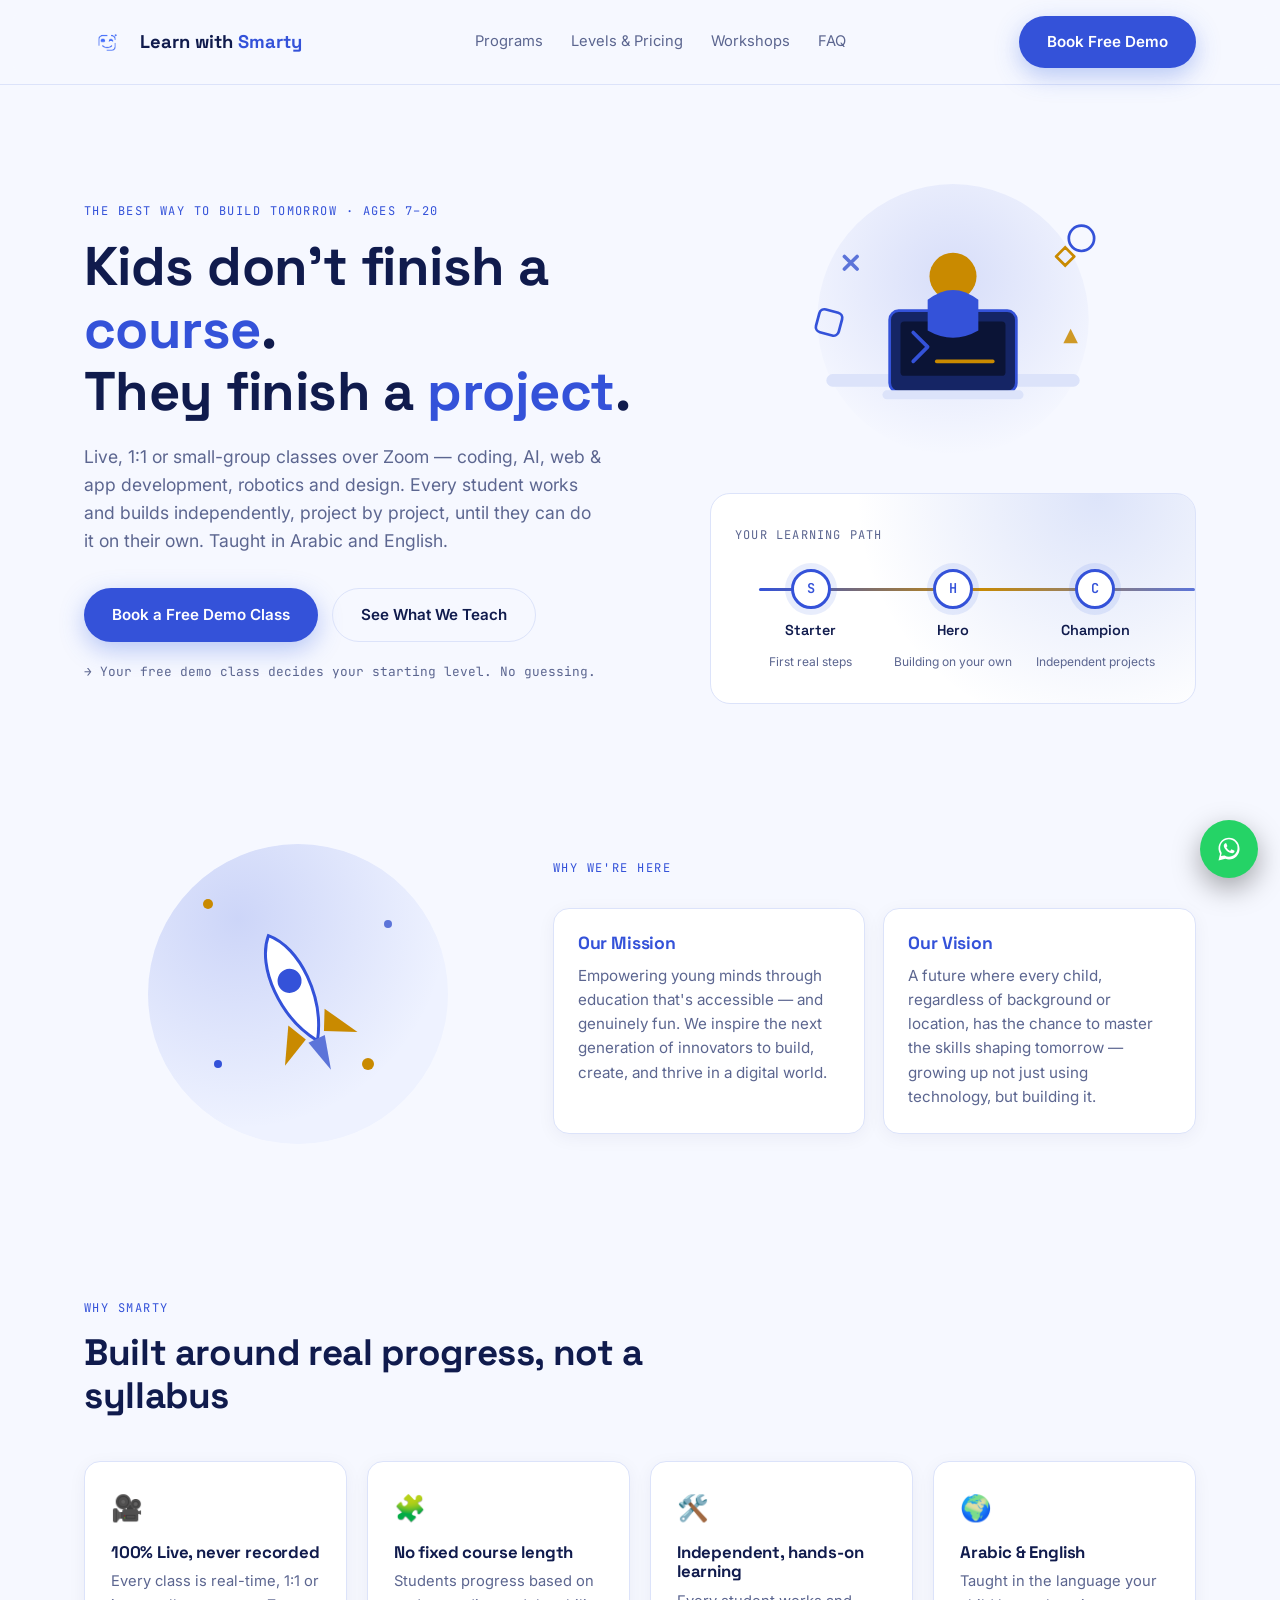
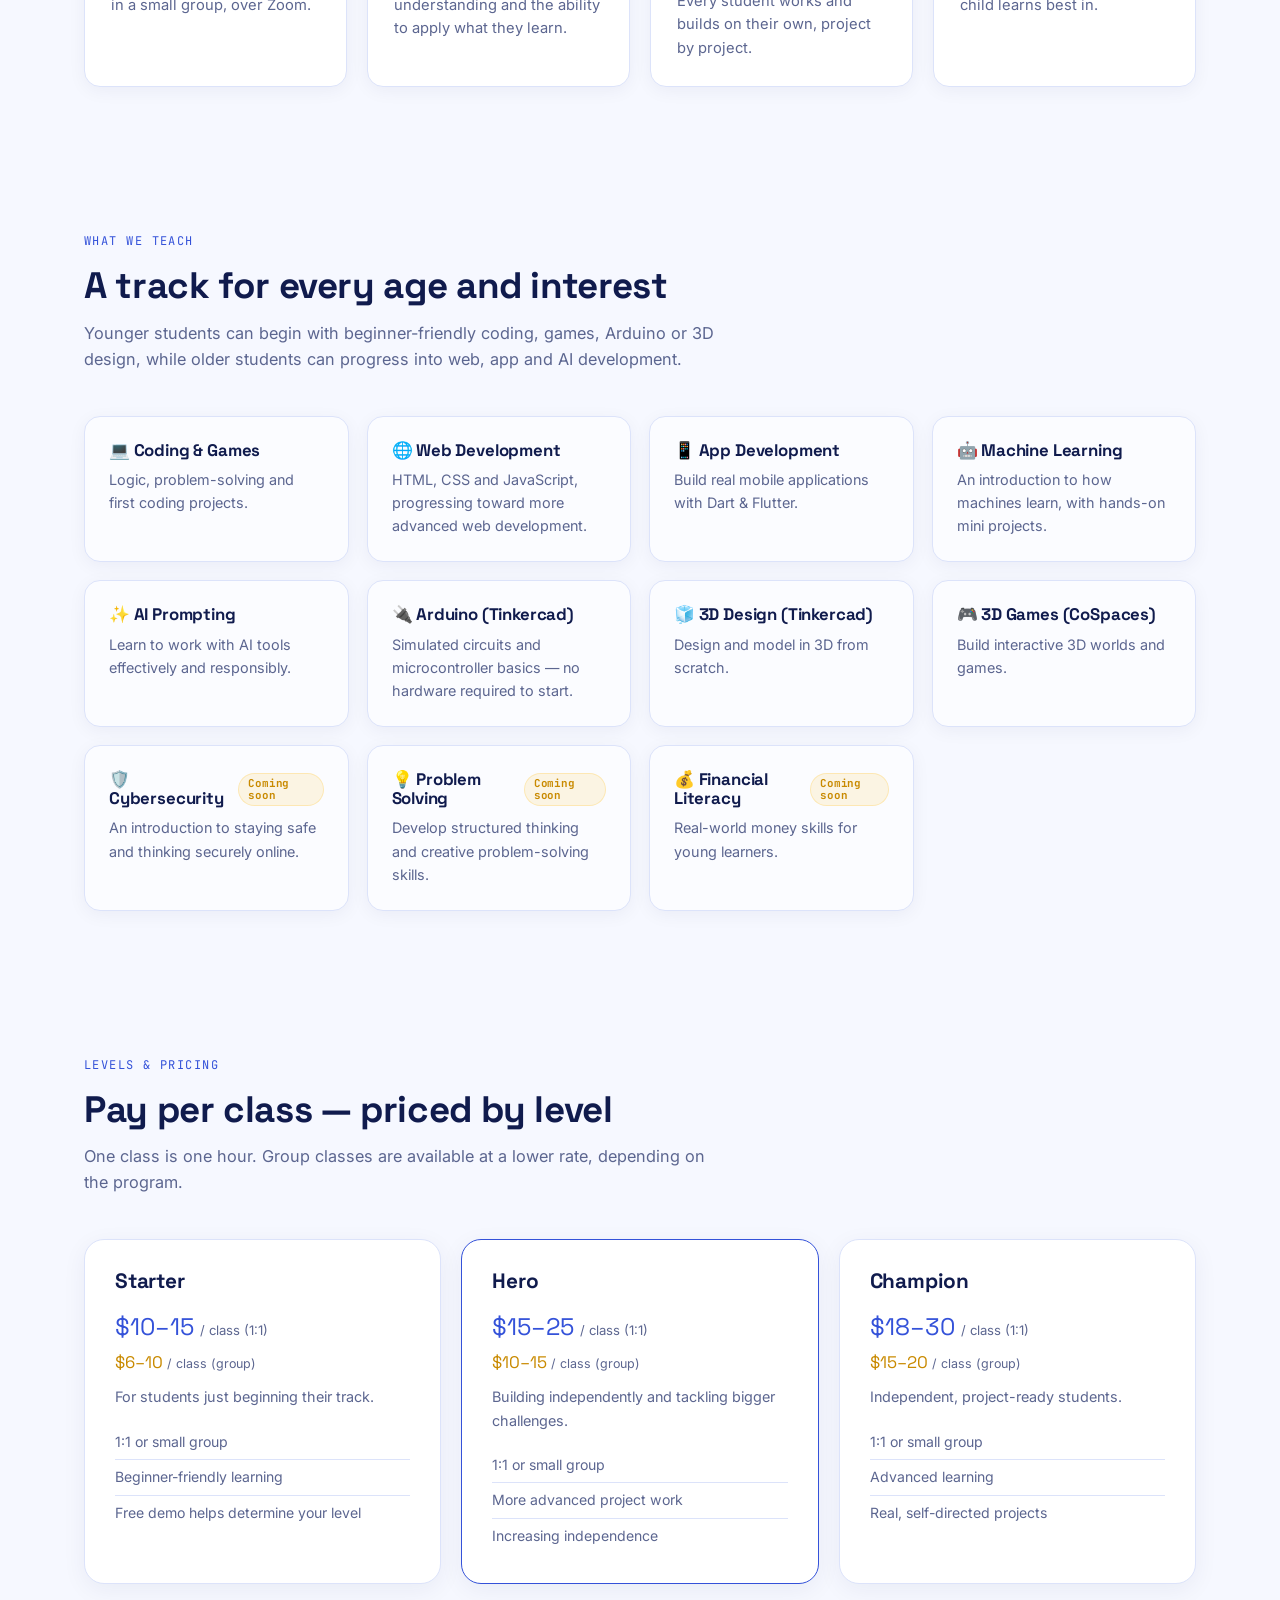
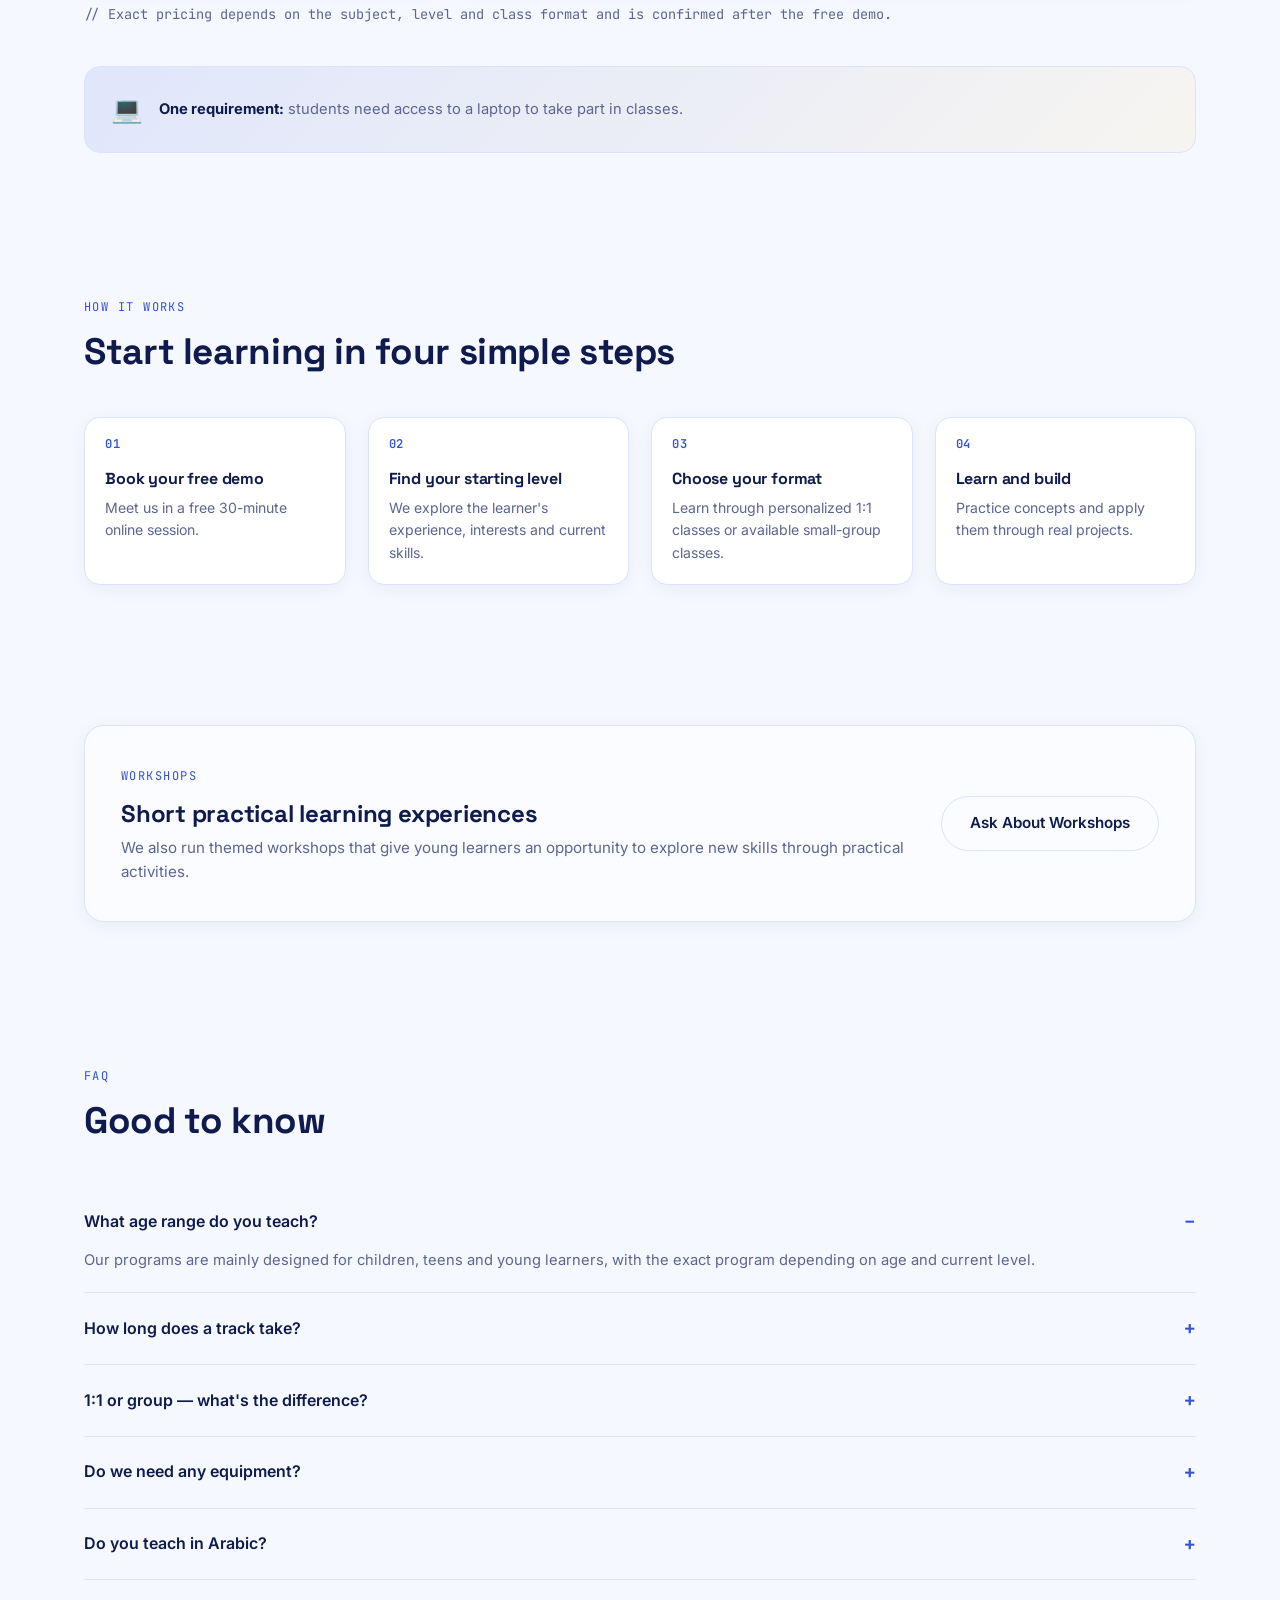
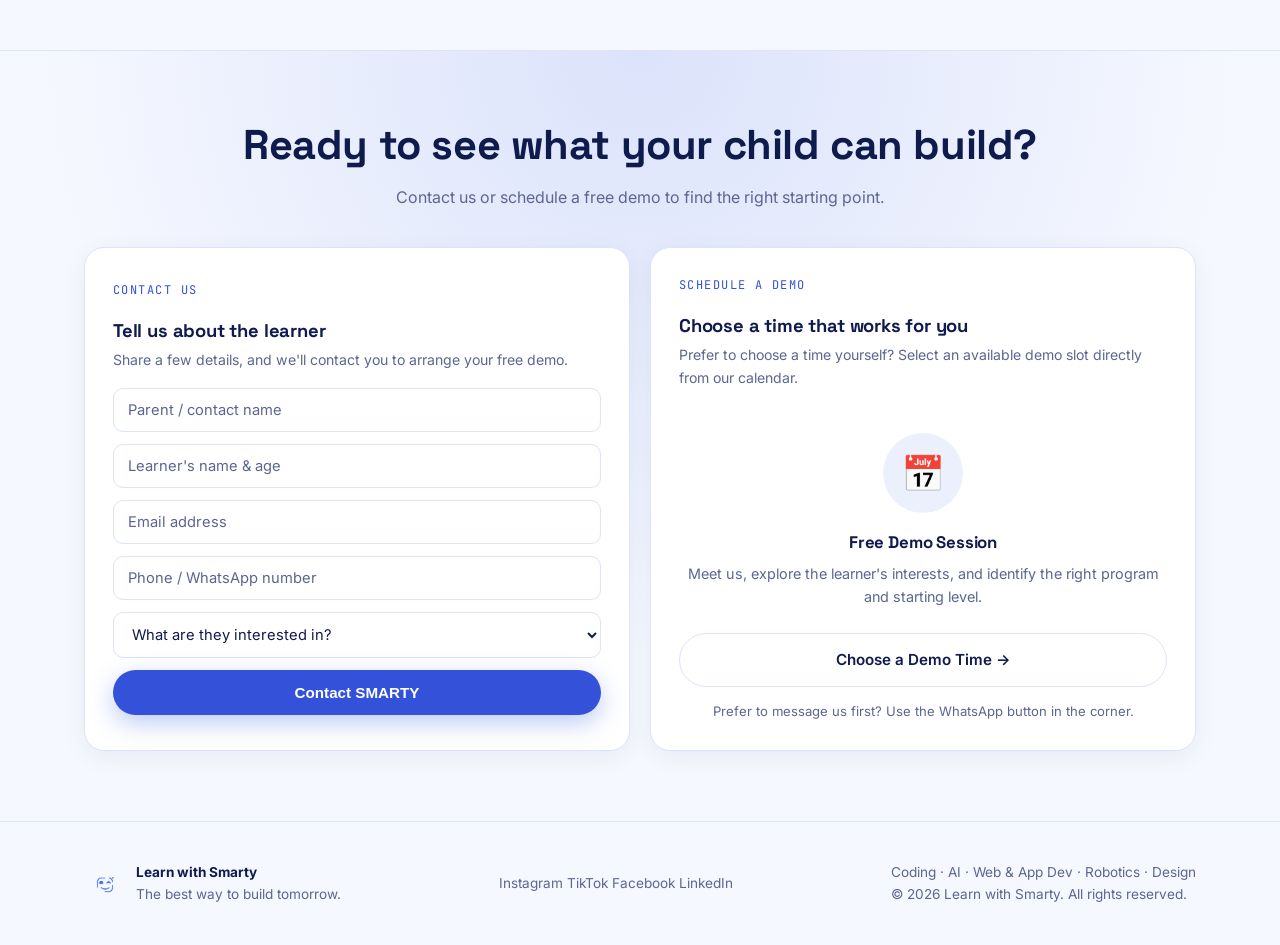
==== commit c494887c: "Update index.html" ====
--- a/Learn with smarty/index.html
+++ b/Learn with smarty/index.html
@@ -1718,16 +1718,11 @@
 
 </a>
 
-
-
-<!-- ====================================================
-     FOOTER
-==================================================== -->
+<!-- foooter -->
 
 <footer>
 
     <div class="wrap foot-grid">
-
 
         <div class="footer-logo">
 
@@ -1749,27 +1744,56 @@
         </div>
 
 
-        <div>
-
-            Coding · AI · Web & App Dev · Robotics · Design
+        <div class="footer-socials">
+
+            <a href="YOUR_INSTAGRAM_LINK"
+               target="_blank"
+               rel="noopener"
+               aria-label="Instagram">
+                Instagram
+            </a>
+
+            <a href="YOUR_TIKTOK_LINK"
+               target="_blank"
+               rel="noopener"
+               aria-label="TikTok">
+                TikTok
+            </a>
+
+            <a href="YOUR_FACEBOOK_LINK"
+               target="_blank"
+               rel="noopener"
+               aria-label="Facebook">
+                Facebook
+            </a>
+
+            <a href="YOUR_LINKEDIN_LINK"
+               target="_blank"
+               rel="noopener"
+               aria-label="LinkedIn">
+                LinkedIn
+            </a>
 
         </div>
 
 
-        <div>
-
-            © 2026 Learn with Smarty.
-            All rights reserved.
+        <div class="footer-right">
+
+            <div>
+                Coding · AI · Web & App Dev · Robotics · Design
+            </div>
+
+            <div>
+                © 2026 Learn with Smarty. All rights reserved.
+            </div>
 
         </div>
 
-
     </div>
 
 </footer>
 
 
-
 <!-- JAVASCRIPT -->
 
 <script src="script.js"></script>
@@ -1777,4 +1801,4 @@
 
 </body>
 
-</html>+</html>
